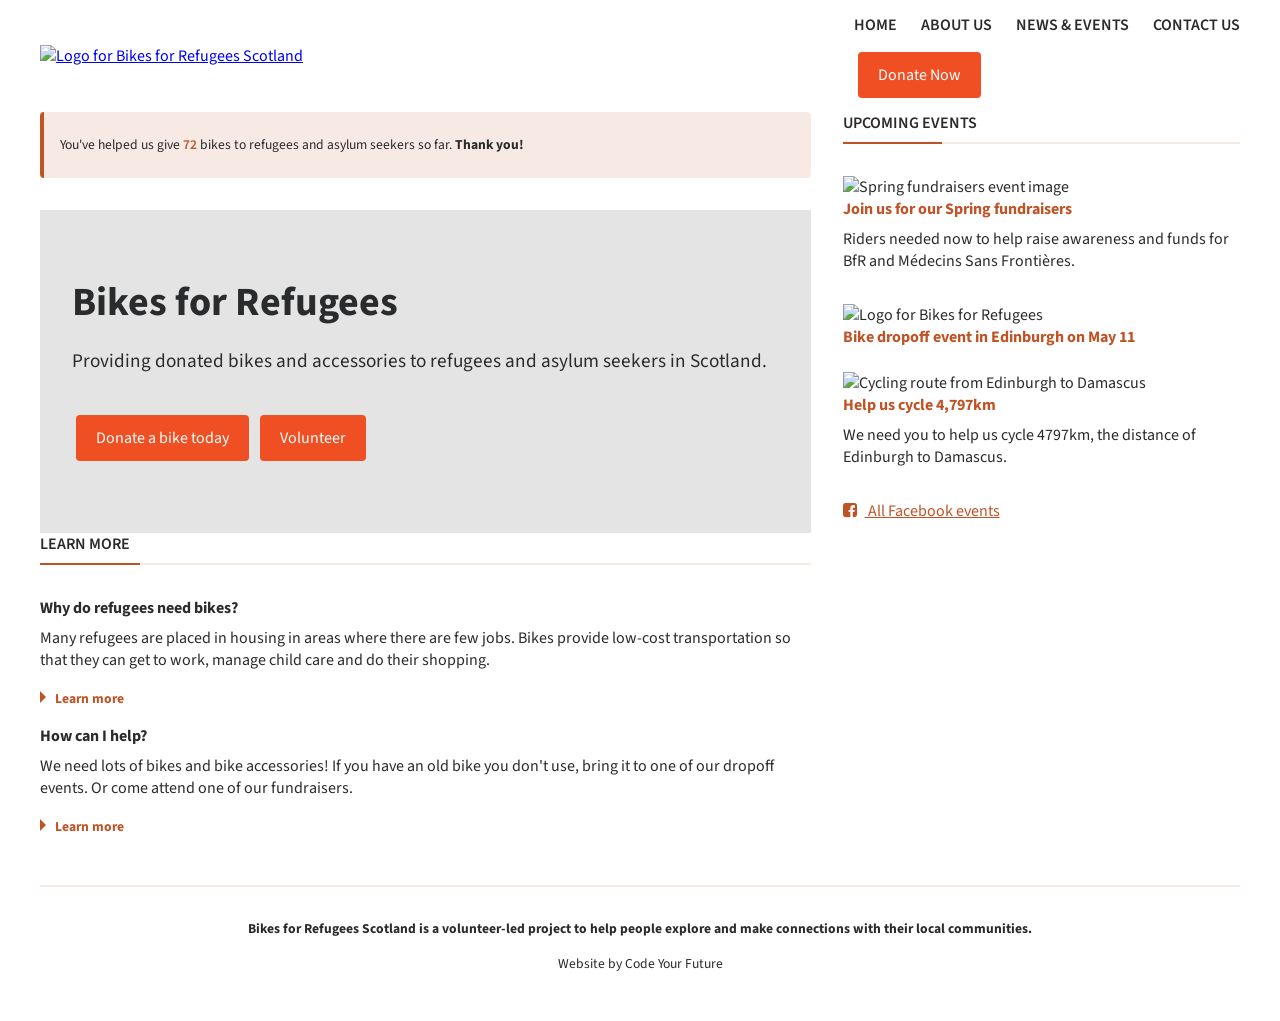
==== index.html @ b52f4936 "update semantic HTML and complete final styling in CSS" ====
<!DOCTYPE html>
<html lang="en">
  <head>
    <meta charset="UTF-8" />
    <meta name="viewport" content="width=device-width, initial-scale=1.0" />
    <meta http-equiv="X-UA-Compatible" content="ie=edge" />

    <link rel="dns-prefetch" href="//fonts.googleapis.com" />
    <link
      href="https://fonts.googleapis.com/css?family=Source+Sans+Pro:300,400,600,700,"
      rel="stylesheet"
    />
    <link
      rel="stylesheet"
      href="https://maxcdn.bootstrapcdn.com/font-awesome/4.7.0/css/font-awesome.min.css"
    />
    <link rel="stylesheet" href="styles/style.css" />

    <title>Bikes for Refugees</title>
  </head>

  <body>
    <header class="header">

        <a href="#">
          <img
            src="images/bikes-for-refugees_logo.jpg"
            alt="Logo for Bikes for Refugees Scotland"
            class="header__logo"
          />
        </a>

        <nav>
          <ul class="navigation__list">
            <li class="navigation__item">
              <a class="navigation__link" href="#">Home</a>
            </li>
            <li class="navigation__item">
              <a class="navigation__link" href="#">About Us</a>
            </li>
            <li class="navigation__item">
              <a class="navigation__link" href="#">News & Events</a>
            </li>
            <li class="navigation__item">
              <a class="navigation__link" href="#">Contact Us</a>
            </li>
          </ul>
        </div>

        <button>Donate Now</button>

    </header>

    <main class="content">
        <section class="main">
          <div class="alert">
            You've helped us give <span class="text-highlight">72</span> bikes
            to refugees and asylum seekers so far. <strong>Thank you!</strong>
          </div>

          <section class="hero">
            <h1>Bikes for Refugees</h1>
            <p>
              Providing donated bikes and accessories to refugees and asylum
              seekers in Scotland.
            </p>
            <button>Donate a bike today</button>
            <button>Volunteer</button>
          </section>

          <section>
            <h2 class="heading-underline">Learn more</h2>

            <div>
              <article class="article">
                <h3 class="article__title">Why do refugees need bikes?</h3>
                <p class="article__summary">
                  Many refugees are placed in housing in areas where there are
                  few jobs. Bikes provide low-cost transportation so that they
                  can get to work, manage child care and do their shopping.
                </p>
                <p class="article__read-more">
                  <a href="#">
                    <span class="arrow-right"></span>
                    Learn more
                  </a>
                </p>
              </article>

              <article class="article">
                <h3 class="article__title">How can I help?</h3>
                <p class="article__summary">
                  We need lots of bikes and bike accessories! If you have an
                  old bike you don't use, bring it to one of our dropoff
                  events. Or come attend one of our fundraisers.
                </p>
                <p class="article__read-more">
                  <a href="#">
                    <span class="arrow-right"></span>
                    Learn more
                  </a>
                </p>
              </article>
            </div>
          </section>
        </section>

        <aside class="sidebar">
          <h2 class="heading-underline">Upcoming events</h2>

          <article class="article">
            <img
              class="article__thumbnail"
              src="images/spring-fundraisers_thumbnail.jpg"
              alt="Spring fundraisers event image"
            />
            <div class="article__content">
              <h3 class="article__title">
                <a class="article__title-link" href="#">Join us for our Spring fundraisers</a>
              </h3>
              <p class="article__summary">
                Riders needed now to help raise awareness and funds for BfR and
                Médecins Sans Frontières.
              </p>
            </div>
          </article>

          <article class="article">
            <img
              class="article__thumbnail"
              src="images/bikes-for-refugees_logo.jpg"
              alt="Logo for Bikes for Refugees"
            />
            <div class="article__content">
              <h3 class="article__title">
                <a class="article__title-link" href="#">Bike dropoff event in Edinburgh on May 11</a>
              </h3>
            </div>
          </article>

          <article class="article">
            <img
              class="article__thumbnail"
              src="images/edinburgh-damascus_thumbnail.png"
              alt="Cycling route from Edinburgh to Damascus"
            />
            <div class="article__content">
              <h3 class="article__title">
                <a class="article__title-link" href="#">Help us cycle 4,797km</a>
              </h3>
              <p class="article__summary">
                We need you to help us cycle 4797km, the distance of Edinburgh
                to Damascus.
              </p>
            </div>
          </article>

          <a
            href="https://www.facebook.com/BikesforRefugeesScotland/events/?ref=page_internal"
            target="_blank"
            class="facebook-link"
          >
            <span class="fa fa-facebook-square"></span>
            All Facebook events
          </a>
        </div>
      </main>

    <footer class="footer">
      <div class="footer__content">
        <p>
          <strong>Bikes for Refugees Scotland is a volunteer-led project to help
          people explore and make connections with their local communities.</strong>
        </p>
        <p>Website by Code Your Future</p>
      </div>
    </footer>
  </body>
</html>
---- styles/style.css ----
/**
 *
 * Module: HTML/CSS
 * Lesson: 1
 * 
 */

 :root {
   --grey-dark: #292b2c;
   --grey-light: #e4e4e4;
   --orange-dark: #c05326;
   --orange-light: #f7eae4;
   --white: #fff;
 }

body {
  margin: 0;
}

body,
button {
  font-family: "Source Sans Pro", "Helvetica Neue", Arial, sans-serif;
  color: var(--grey-dark);
  font-size: 1rem;
}

h1,h2,h3,h4,h5,h6 {
  margin-top: 0;
  margin-bottom: 0;
}

p {
  margin-top: 0;
  margin-bottom: 0;
}

.header,
.content,
.footer {
  padding: 0 1.5rem;
  max-width: 1200px;
  margin: 0 auto;
}

/* Header */

.header {
  display: flex;
  align-items: center;
  justify-content: space-between;
  height: 5rem;
  margin-bottom: 1rem;
  padding-top: 1rem;
}

.header__logo {
  max-height: 90px;
  width: auto;
}

/* Navigation */

.navigation__list {
  display: flex;
  list-style: none;
  padding: 0;
  margin: 0;
  gap: 1.5rem;
}

.navigation__item {
  padding: 0.5rem 0;
}

.navigation__link {
  color: var(--grey-dark);
  font-weight: 600;
  text-transform: uppercase;
  text-decoration: none;
}


/* Text styles */

.text-highlight {
  color: var(--orange-dark);
  font-weight: 600;
}

.arrow-right {
  display: inline-block;
  height: 0;
  width: 0;
  border: 6px solid var(--white);
  border-left-color: var(--orange-dark);
}


/* Buttons */
button {
  background-color: #f04e23;
  color: white;
  border: none;
  padding: 0.75rem 1.25rem;
  border-radius: 4px;
  font-size: 1rem;
  margin: 0.5rem 0.25rem;
  cursor: pointer;
  transition: background-color 0.3s color 0.3s ease
}
button:hover {
  background-color: var(--white);
  color: var(--orange-dark);
  border: 1px solid var(--orange-dark);
}


/* Content */

.content {
  display: flex;
  flex-direction: column;
}

/* Alert */

.alert {
  background-color: var(--orange-light);
  border-left: 4px solid var(--orange-dark);
  border-radius: 4px;
  font-size: 0.85rem;
  line-height: 1.3;
  padding: 1.5rem 1rem;
  margin-bottom: 2rem;
}

/* hero */

.hero {
  padding: 4rem 2rem;
  background-color: var(--grey-light);
  background-image: url("header-bike.jpg");
  background-size: cover;
  background-position: center;
}

.hero h1 {
  margin-bottom: 1rem;
  font-size: 2.5rem;
}

.hero p {
  font-size: 1.2rem;
  margin-bottom: 2rem;
}


/* Headings */

.heading-underline {
  position: relative;
  margin-bottom: 2rem;
  padding-bottom: 0.5rem;
  border-bottom: 2px solid var(--orange-light);
  font-size: 1rem;
  font-weight: 600;
  text-transform: uppercase;
}

.heading-underline:before {
  content: "";
  position: absolute;
  bottom: -2px;
  left: 0;
  width: 25%;
  height: 2px;
  max-width: 100px;
  background: var(--orange-dark);
}


/* Article */

.article {
  margin-bottom: 1rem;
}

.article__title {
  margin-bottom: 0.5rem;
  font-size: 1rem;
  font-weight: 700;
}

.article__title-link {
  text-decoration: none;
  color: var(--orange-dark);
}

.article__summary {
  margin-top: 0;
  margin-bottom: 1rem;
}

.article__thumbnail {
  object-fit: contain;
  width: 5rem;
}

.article__read-more {
  margin-top: 0;
}

.article__read-more a {
  font-size: 0.85rem;
  font-weight: 700;
  color: var(--orange-dark);
  text-decoration: none;
}

.article__read-more a:hover,
.article__read-more a:focus {
  text-decoration: underline;
}

.fa {
  margin-right: 0.5rem;
  color: var(--orange-dark);
}

.facebook-link {
  color: var(--orange-dark);
}

/* Sidebar */

.sidebar {
  display: flex;
  flex-direction: column;
  min-width: 350px;
}

/* Footer */

.footer {
  margin-top: 2rem;
}

.footer__content {
  border-top: 2px solid var(--orange-light);
  padding-top: 2rem;
  padding-bottom: 2rem;
}

.footer p {
  padding-bottom: 1rem;
  text-align: center;
  font-size: 0.85rem;
}

/* Media queries */

@media screen and (min-width: 992px) {
  .content {
    flex-direction: row;
  }

  .main {
    padding-right: 2rem;
  }
}
.navigation__link:hover {
  color: orange;
}
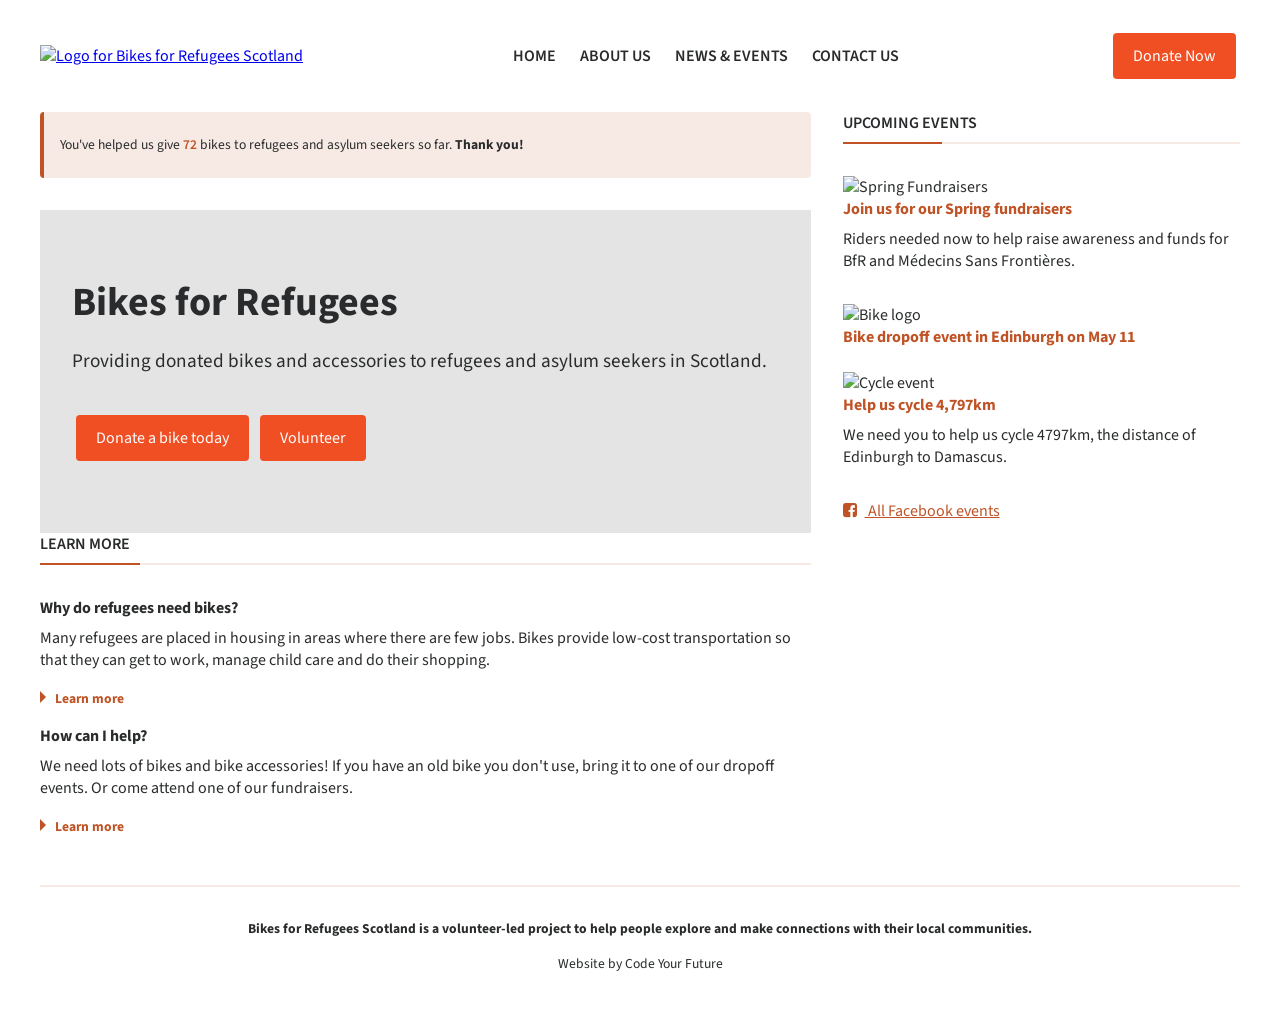
==== commit 6b760ca0: "new commit" ====
--- a/index.html
+++ b/index.html
@@ -5,6 +5,7 @@
     <meta name="viewport" content="width=device-width, initial-scale=1.0" />
     <meta http-equiv="X-UA-Compatible" content="ie=edge" />
 
+    <!-- Prefetch for external resources -->
     <link rel="dns-prefetch" href="//fonts.googleapis.com" />
     <link
       href="https://fonts.googleapis.com/css?family=Source+Sans+Pro:300,400,600,700,"
@@ -20,153 +21,156 @@
   </head>
 
   <body>
-    <header class="header">
+    <div class="header">
+      <a href="#">
+        <img
+          srcset="images/bikes-for-refugees_logo.jpg 400w, images/bikes-for-refugees_logo_large.jpg 800w"
+          sizes="(max-width: 600px) 100vw, 50vw"
+          src="images/bikes-for-refugees_logo.jpg"
+          alt="Logo for Bikes for Refugees Scotland"
+          class="header__logo"
+        />
+      </a>
 
-        <a href="#">
-          <img
-            src="images/bikes-for-refugees_logo.jpg"
-            alt="Logo for Bikes for Refugees Scotland"
-            class="header__logo"
-          />
-        </a>
+      <div>
+        <ul class="navigation__list">
+          <li class="navigation__item">
+            <a class="navigation__link" href="#">Home</a>
+          </li>
+          <li class="navigation__item">
+            <a class="navigation__link" href="#">About Us</a>
+          </li>
+          <li class="navigation__item">
+            <a class="navigation__link" href="#">News & Events</a>
+          </li>
+          <li class="navigation__item">
+            <a class="navigation__link" href="#">Contact Us</a>
+          </li>
+        </ul>
+      </div>
 
-        <nav>
-          <ul class="navigation__list">
-            <li class="navigation__item">
-              <a class="navigation__link" href="#">Home</a>
-            </li>
-            <li class="navigation__item">
-              <a class="navigation__link" href="#">About Us</a>
-            </li>
-            <li class="navigation__item">
-              <a class="navigation__link" href="#">News & Events</a>
-            </li>
-            <li class="navigation__item">
-              <a class="navigation__link" href="#">Contact Us</a>
-            </li>
-          </ul>
+      <button>Donate Now</button>
+    </div>
+
+    <div class="content">
+      <div class="main">
+        <div class="alert">
+          You've helped us give <span class="text-highlight">72</span> bikes
+          to refugees and asylum seekers so far. <strong>Thank you!</strong>
         </div>
 
-        <button>Donate Now</button>
+        <div class="hero">
+          <h1>Bikes for Refugees</h1>
+          <p>
+            Providing donated bikes and accessories to refugees and asylum
+            seekers in Scotland.
+          </p>
+          <button>Donate a bike today</button>
+          <button>Volunteer</button>
+        </div>
 
-    </header>
+        <div>
+          <h2 class="heading-underline">Learn more</h2>
 
-    <main class="content">
-        <section class="main">
-          <div class="alert">
-            You've helped us give <span class="text-highlight">72</span> bikes
-            to refugees and asylum seekers so far. <strong>Thank you!</strong>
-          </div>
-
-          <section class="hero">
-            <h1>Bikes for Refugees</h1>
-            <p>
-              Providing donated bikes and accessories to refugees and asylum
-              seekers in Scotland.
-            </p>
-            <button>Donate a bike today</button>
-            <button>Volunteer</button>
-          </section>
-
-          <section>
-            <h2 class="heading-underline">Learn more</h2>
-
-            <div>
-              <article class="article">
-                <h3 class="article__title">Why do refugees need bikes?</h3>
-                <p class="article__summary">
-                  Many refugees are placed in housing in areas where there are
-                  few jobs. Bikes provide low-cost transportation so that they
-                  can get to work, manage child care and do their shopping.
-                </p>
-                <p class="article__read-more">
-                  <a href="#">
-                    <span class="arrow-right"></span>
-                    Learn more
-                  </a>
-                </p>
-              </article>
-
-              <article class="article">
-                <h3 class="article__title">How can I help?</h3>
-                <p class="article__summary">
-                  We need lots of bikes and bike accessories! If you have an
-                  old bike you don't use, bring it to one of our dropoff
-                  events. Or come attend one of our fundraisers.
-                </p>
-                <p class="article__read-more">
-                  <a href="#">
-                    <span class="arrow-right"></span>
-                    Learn more
-                  </a>
-                </p>
-              </article>
-            </div>
-          </section>
-        </section>
-
-        <aside class="sidebar">
-          <h2 class="heading-underline">Upcoming events</h2>
-
-          <article class="article">
-            <img
-              class="article__thumbnail"
-              src="images/spring-fundraisers_thumbnail.jpg"
-              alt="Spring fundraisers event image"
-            />
-            <div class="article__content">
-              <h3 class="article__title">
-                <a class="article__title-link" href="#">Join us for our Spring fundraisers</a>
-              </h3>
+          <div>
+            <div class="article">
+              <h3 class="article__title">Why do refugees need bikes?</h3>
               <p class="article__summary">
-                Riders needed now to help raise awareness and funds for BfR and
-                Médecins Sans Frontières.
+                Many refugees are placed in housing in areas where there are
+                few jobs. Bikes provide low-cost transportation so that they
+                can get to work, manage child care and do their shopping.
+              </p>
+              <p class="article__read-more">
+                <a href="#">
+                  <span class="arrow-right"></span>
+                  Learn more
+                </a>
               </p>
             </div>
-          </article>
 
-          <article class="article">
-            <img
-              class="article__thumbnail"
-              src="images/bikes-for-refugees_logo.jpg"
-              alt="Logo for Bikes for Refugees"
-            />
-            <div class="article__content">
-              <h3 class="article__title">
-                <a class="article__title-link" href="#">Bike dropoff event in Edinburgh on May 11</a>
-              </h3>
-            </div>
-          </article>
-
-          <article class="article">
-            <img
-              class="article__thumbnail"
-              src="images/edinburgh-damascus_thumbnail.png"
-              alt="Cycling route from Edinburgh to Damascus"
-            />
-            <div class="article__content">
-              <h3 class="article__title">
-                <a class="article__title-link" href="#">Help us cycle 4,797km</a>
-              </h3>
+            <div class="article">
+              <h3 class="article__title">How can I help?</h3>
               <p class="article__summary">
-                We need you to help us cycle 4797km, the distance of Edinburgh
-                to Damascus.
+                We need lots of bikes and bike accessories! If you have an
+                old bike you don't use, bring it to one of our dropoff
+                events. Or come attend one of our fundraisers.
+              </p>
+              <p class="article__read-more">
+                <a href="#">
+                  <span class="arrow-right"></span>
+                  Learn more
+                </a>
               </p>
             </div>
-          </article>
+          </div>
+        </div>
+      </div>
 
-          <a
-            href="https://www.facebook.com/BikesforRefugeesScotland/events/?ref=page_internal"
-            target="_blank"
-            class="facebook-link"
-          >
-            <span class="fa fa-facebook-square"></span>
-            All Facebook events
-          </a>
+      <div class="sidebar">
+        <h2 class="heading-underline">Upcoming events</h2>
+
+        <div class="article">
+          <img
+            class="article__thumbnail"
+            src="spring-fundraisers_thumbnail.jpg"
+            alt="Spring Fundraisers"
+            loading="lazy"
+          />
+          <div class="article__content">
+            <h3 class="article__title">
+              <a class="article__title-link" href="#">Join us for our Spring fundraisers</a>
+            </h3>
+            <p class="article__summary">
+              Riders needed now to help raise awareness and funds for BfR and
+              Médecins Sans Frontières.
+            </p>
+          </div>
         </div>
-      </main>
 
-    <footer class="footer">
+        <div class="article">
+          <img
+            class="article__thumbnail"
+            src="bikes-for-refugees_logo.jpg"
+            alt="Bike logo"
+            loading="lazy"
+          />
+          <div class="article__content">
+            <h3 class="article__title">
+              <a class="article__title-link" href="#">Bike dropoff event in Edinburgh on May 11</a>
+            </h3>
+          </div>
+        </div>
+
+        <div class="article">
+          <img
+            class="article__thumbnail"
+            src="edinburgh-damascus_thumbnail.png"
+            alt="Cycle event"
+            loading="lazy"
+          />
+          <div class="article__content">
+            <h3 class="article__title">
+              <a class="article__title-link" href="#">Help us cycle 4,797km</a>
+            </h3>
+            <p class="article__summary">
+              We need you to help us cycle 4797km, the distance of Edinburgh
+              to Damascus.
+            </p>
+          </div>
+        </div>
+
+        <a
+          href="https://www.facebook.com/BikesforRefugeesScotland/events/?ref=page_internal"
+          target="_blank"
+          class="facebook-link"
+        >
+          <span class="fa fa-facebook-square"></span>
+          All Facebook events
+        </a>
+      </div>
+    </div>
+
+    <div class="footer">
       <div class="footer__content">
         <p>
           <strong>Bikes for Refugees Scotland is a volunteer-led project to help
@@ -174,6 +178,6 @@
         </p>
         <p>Website by Code Your Future</p>
       </div>
-    </footer>
+    </div>
   </body>
 </html>
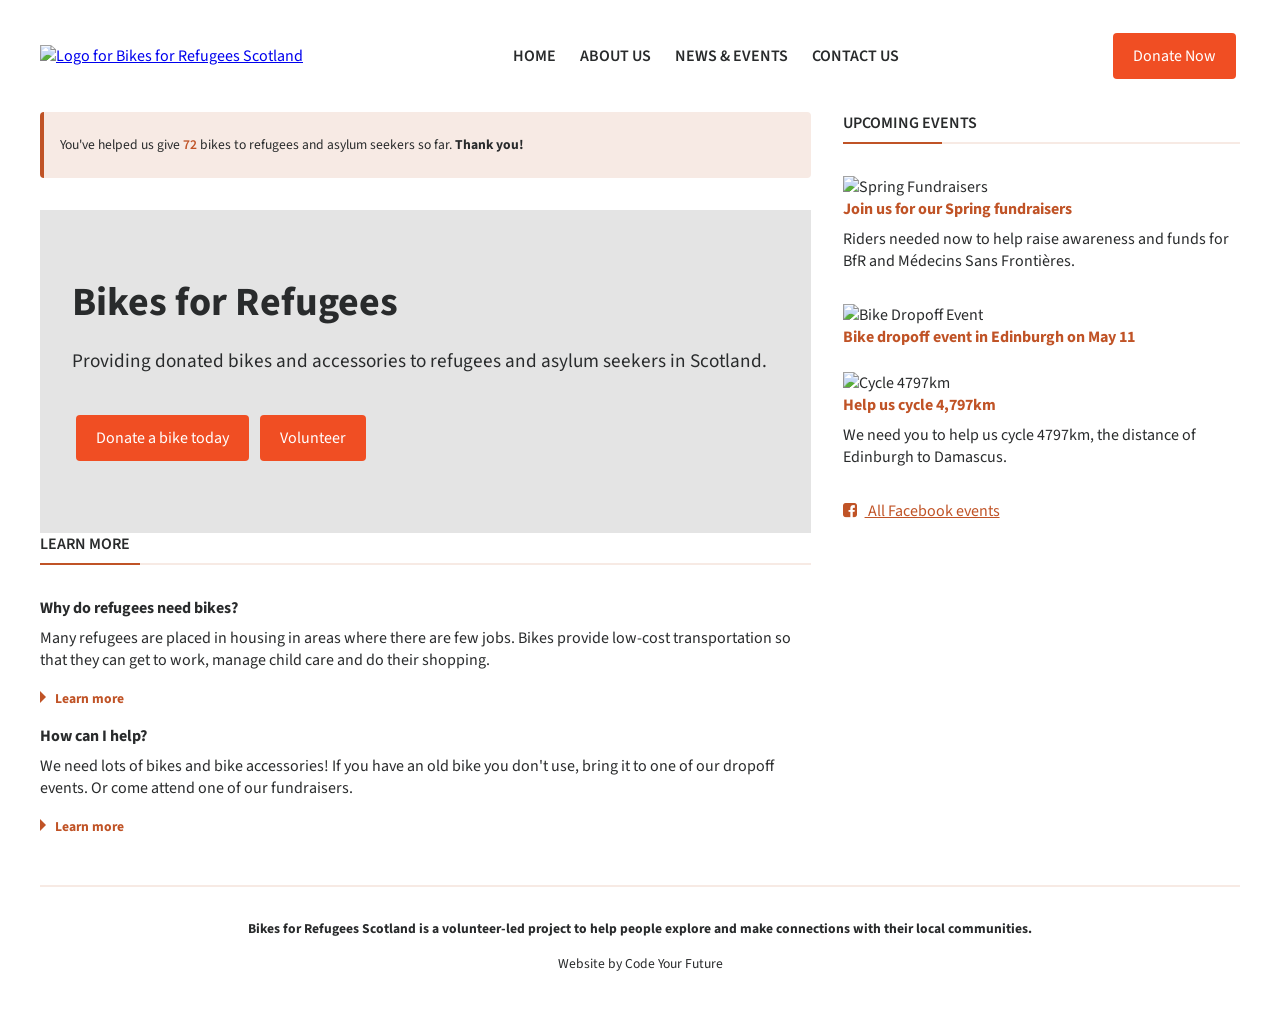
==== commit c713d335: "last commit" ====
--- a/index.html
+++ b/index.html
@@ -5,7 +5,6 @@
     <meta name="viewport" content="width=device-width, initial-scale=1.0" />
     <meta http-equiv="X-UA-Compatible" content="ie=edge" />
 
-    <!-- Prefetch for external resources -->
     <link rel="dns-prefetch" href="//fonts.googleapis.com" />
     <link
       href="https://fonts.googleapis.com/css?family=Source+Sans+Pro:300,400,600,700,"
@@ -24,9 +23,7 @@
     <div class="header">
       <a href="#">
         <img
-          srcset="images/bikes-for-refugees_logo.jpg 400w, images/bikes-for-refugees_logo_large.jpg 800w"
-          sizes="(max-width: 600px) 100vw, 50vw"
-          src="images/bikes-for-refugees_logo.jpg"
+          src="https://upload.wikimedia.org/wikipedia/commons/5/5a/Bikes_for_Refugees_Scotland_logo.png"
           alt="Logo for Bikes for Refugees Scotland"
           class="header__logo"
         />
@@ -112,9 +109,8 @@
         <div class="article">
           <img
             class="article__thumbnail"
-            src="spring-fundraisers_thumbnail.jpg"
+            src="https://images.unsplash.com/photo-1521747116042-d9e239d7d9a3"
             alt="Spring Fundraisers"
-            loading="lazy"
           />
           <div class="article__content">
             <h3 class="article__title">
@@ -130,9 +126,8 @@
         <div class="article">
           <img
             class="article__thumbnail"
-            src="bikes-for-refugees_logo.jpg"
-            alt="Bike logo"
-            loading="lazy"
+            src="https://images.unsplash.com/photo-1519681393782-94c8f4f4bfa3"
+            alt="Bike Dropoff Event"
           />
           <div class="article__content">
             <h3 class="article__title">
@@ -144,9 +139,8 @@
         <div class="article">
           <img
             class="article__thumbnail"
-            src="edinburgh-damascus_thumbnail.png"
-            alt="Cycle event"
-            loading="lazy"
+            src="https://images.unsplash.com/photo-1511407409124-cbc0b2c12d65"
+            alt="Cycle 4797km"
           />
           <div class="article__content">
             <h3 class="article__title">
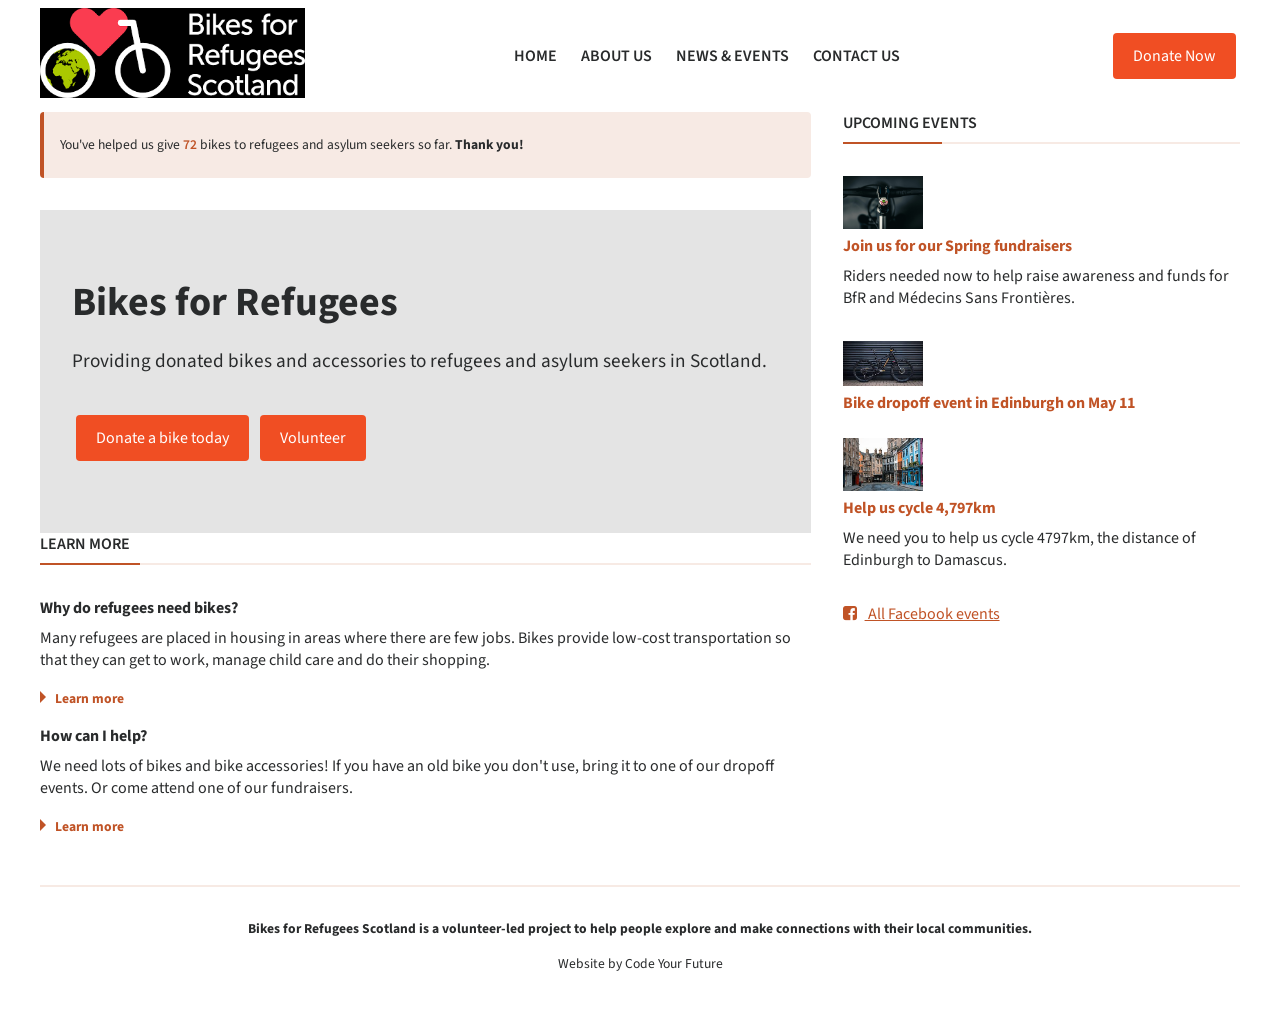
==== commit dbb77192: "edited image." ====
--- a/index.html
+++ b/index.html
@@ -23,7 +23,7 @@
     <div class="header">
       <a href="#">
         <img
-          src="https://upload.wikimedia.org/wikipedia/commons/5/5a/Bikes_for_Refugees_Scotland_logo.png"
+          src="images/Bikes for Refugees Scotland logo.png"
           alt="Logo for Bikes for Refugees Scotland"
           class="header__logo"
         />
@@ -109,7 +109,7 @@
         <div class="article">
           <img
             class="article__thumbnail"
-            src="https://images.unsplash.com/photo-1521747116042-d9e239d7d9a3"
+            src="images/brian-de-groodt-7w2jHuuK_7E-unsplash.jpg"
             alt="Spring Fundraisers"
           />
           <div class="article__content">
@@ -126,7 +126,7 @@
         <div class="article">
           <img
             class="article__thumbnail"
-            src="https://images.unsplash.com/photo-1519681393782-94c8f4f4bfa3"
+            src="images/bike-dropoff_thumbnail.jpg"
             alt="Bike Dropoff Event"
           />
           <div class="article__content">
@@ -139,8 +139,8 @@
         <div class="article">
           <img
             class="article__thumbnail"
-            src="https://images.unsplash.com/photo-1511407409124-cbc0b2c12d65"
-            alt="Cycle 4797km"
+            src="images/edinburgh-damascus_thumbnail.jpg"
+            alt="Edinburgh to damascus"
           />
           <div class="article__content">
             <h3 class="article__title">
